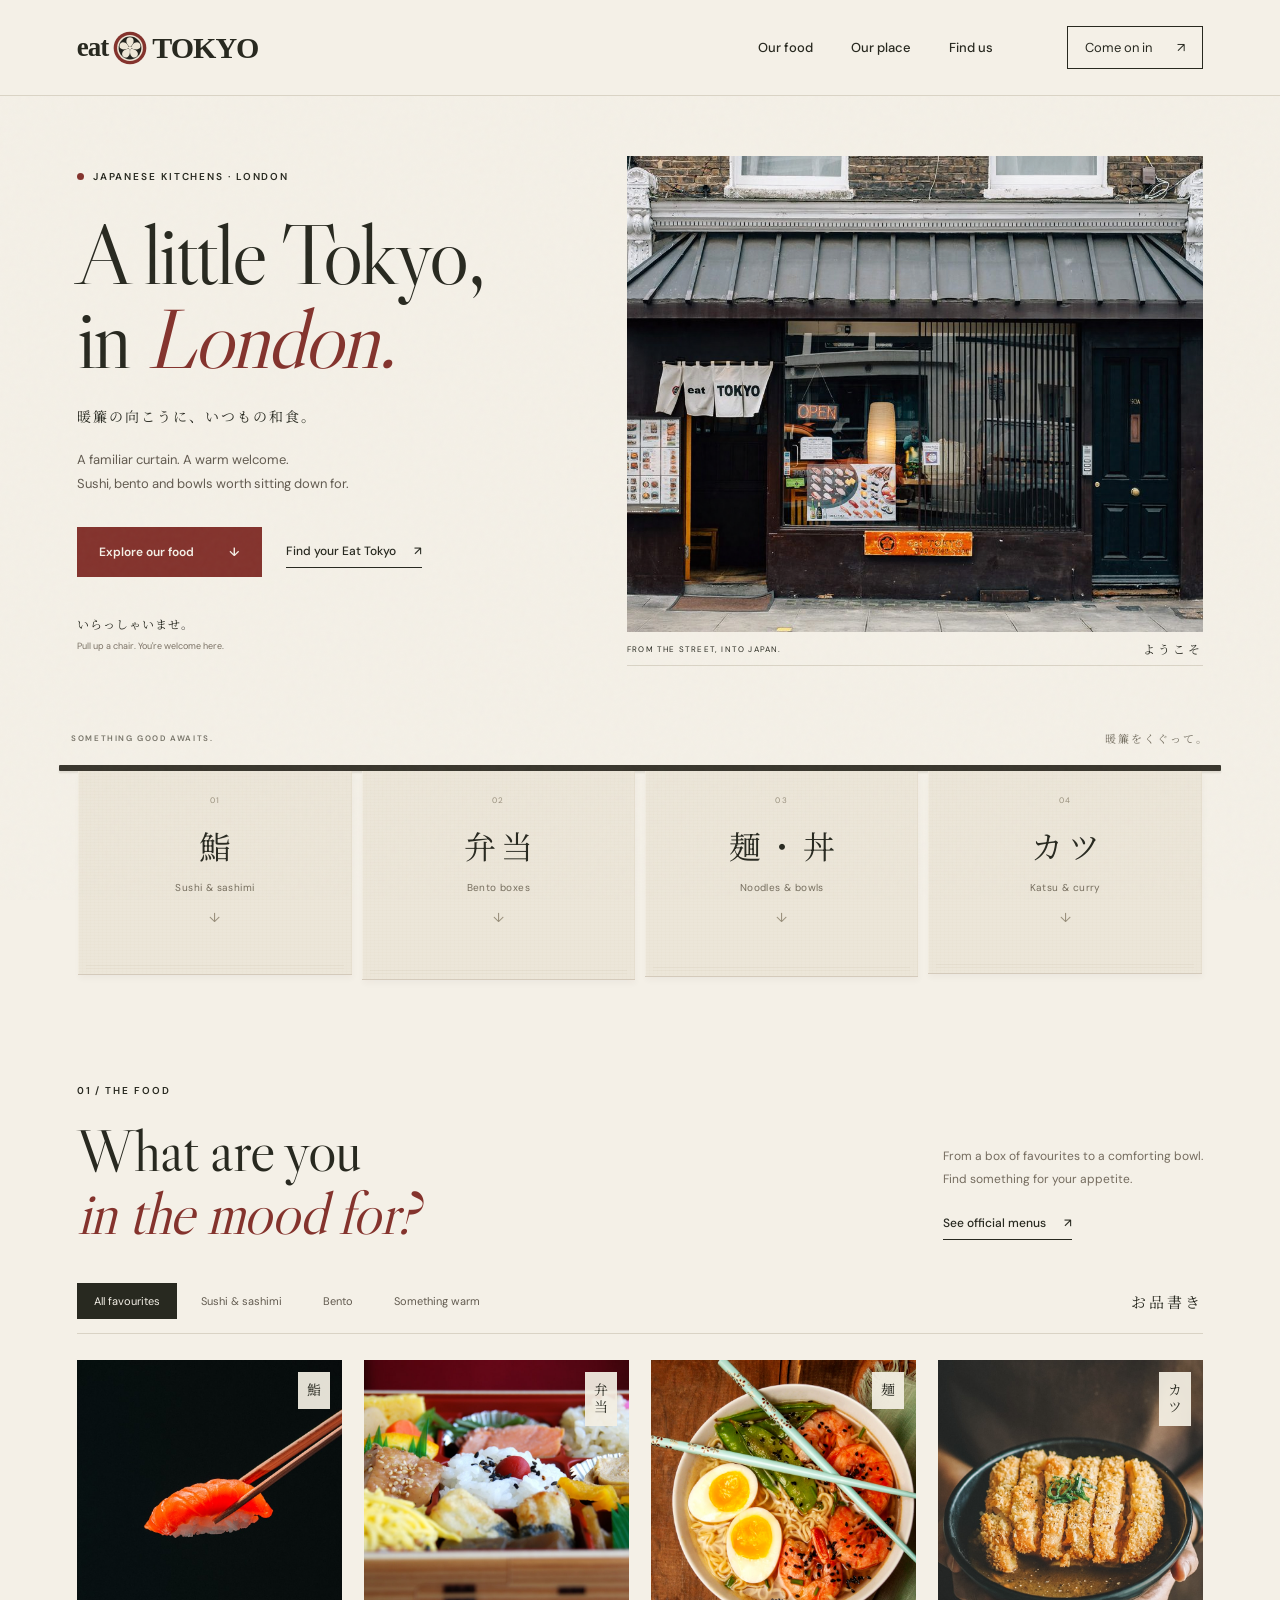
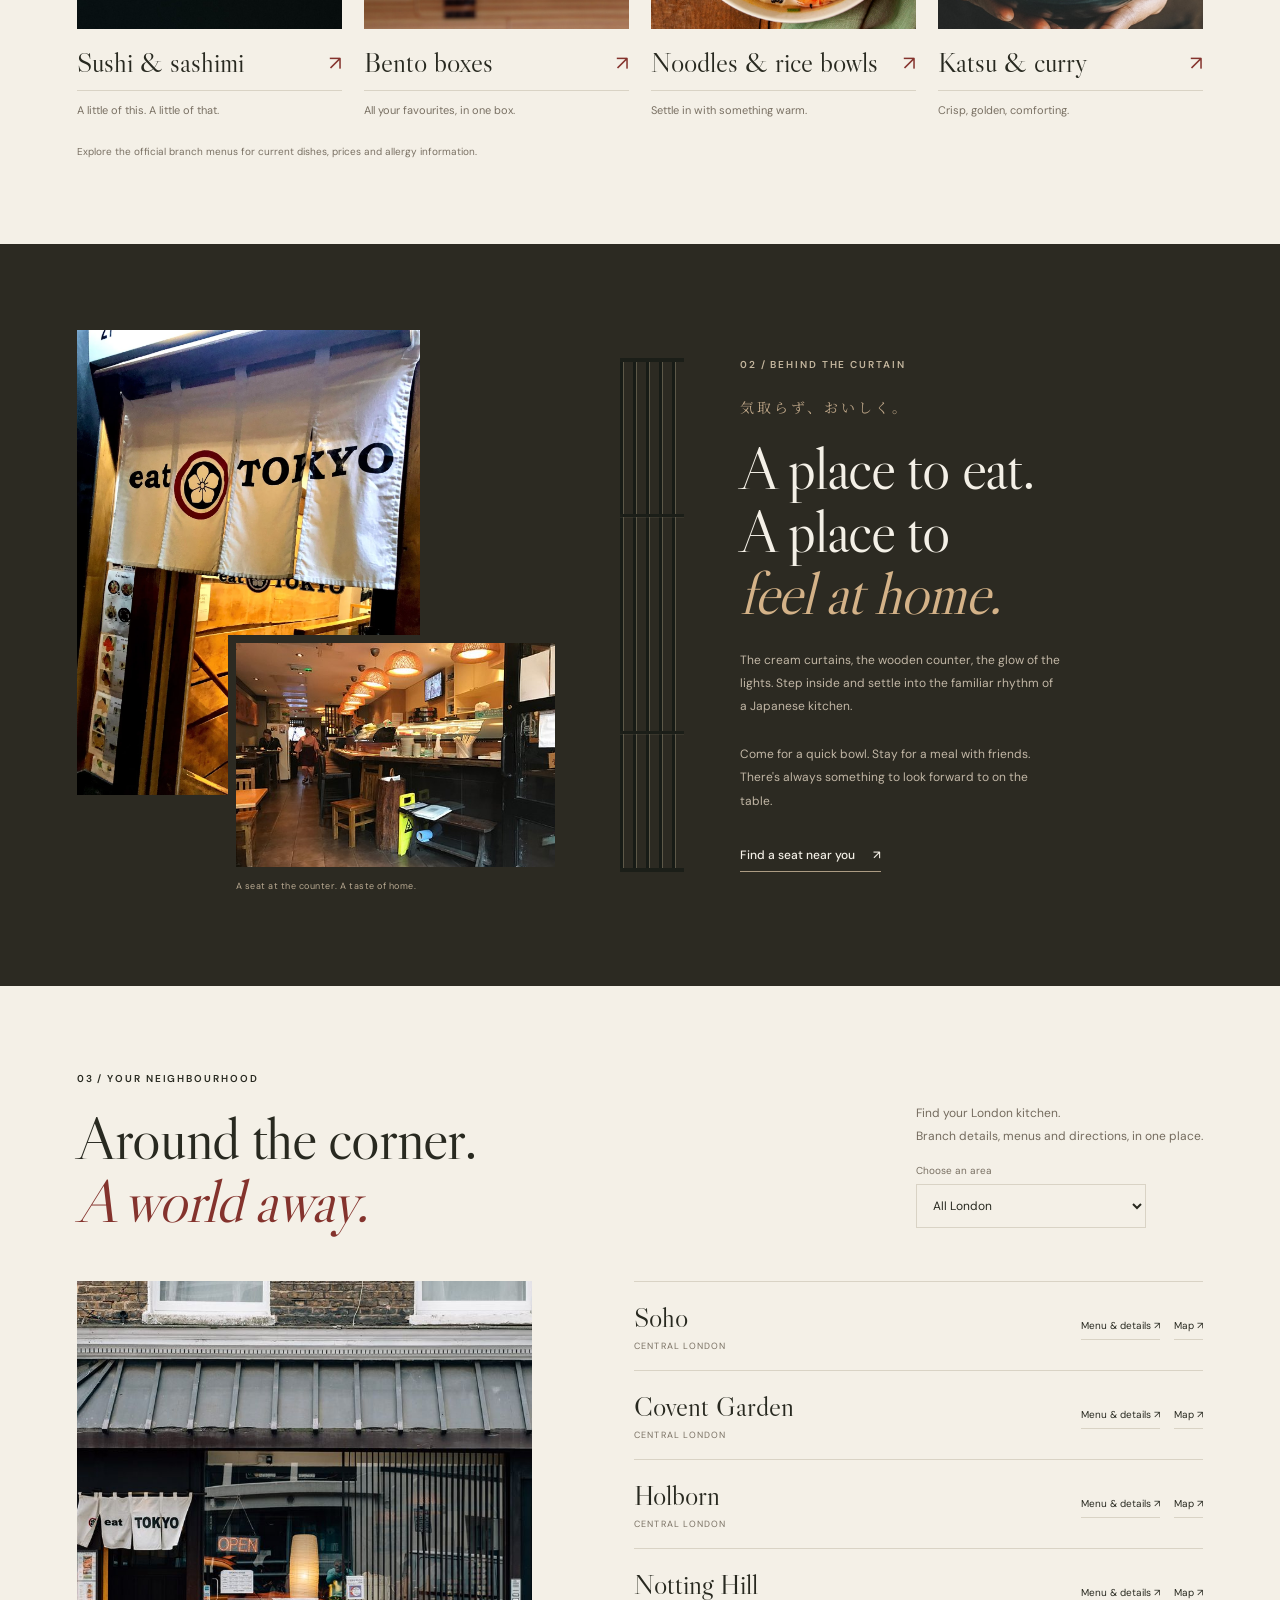
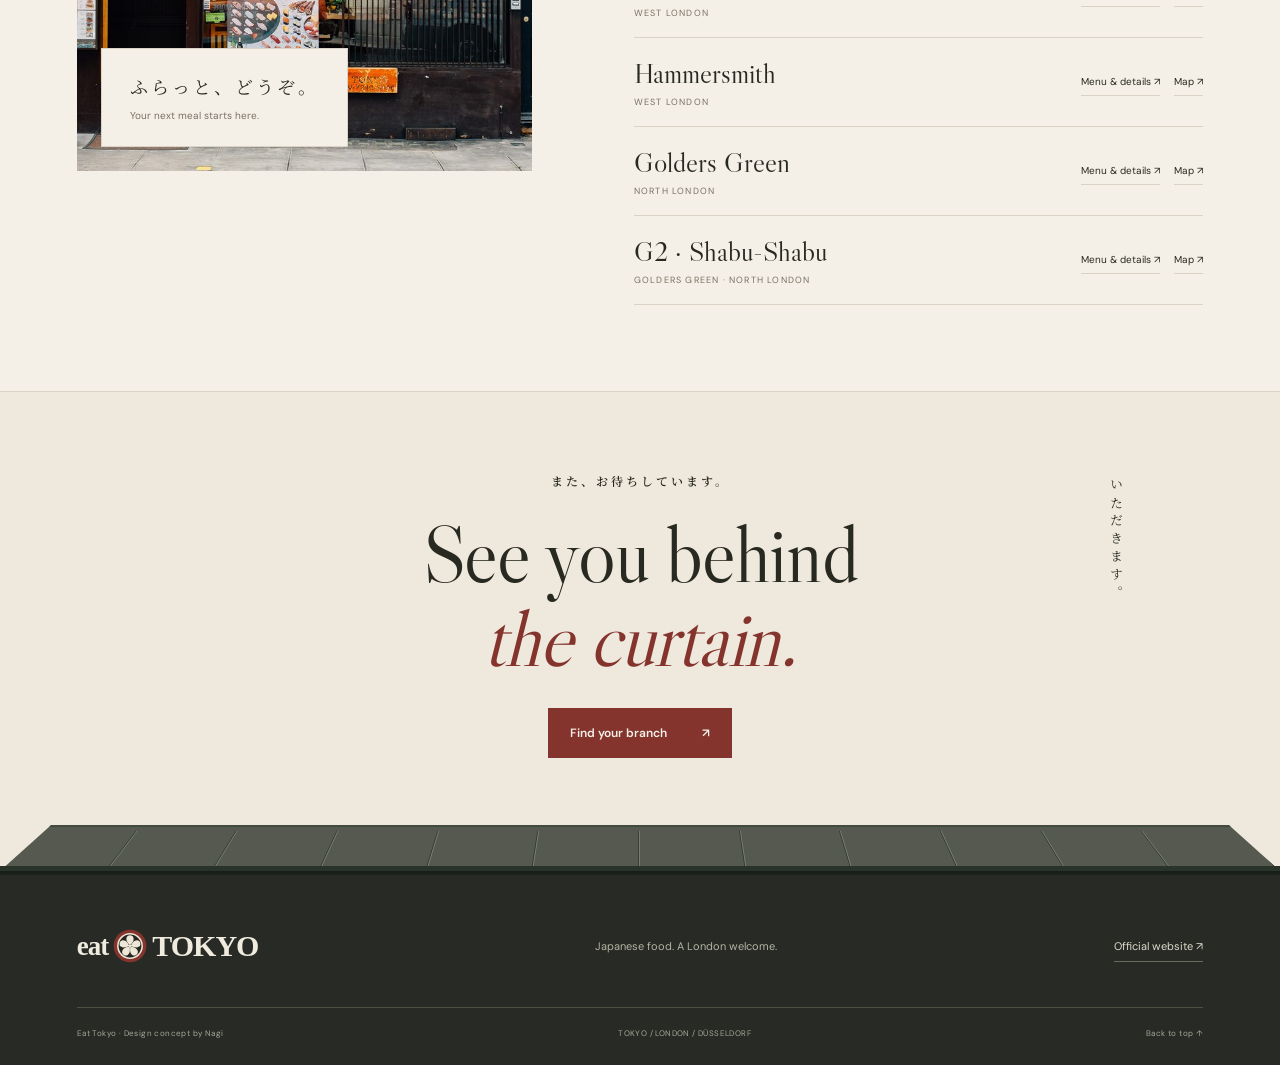
==== noren/index.html @ 846c3a8a "Publish noren redesign alongside existing Eat Tokyo pages" ====
<!doctype html>
<html lang="en">
<head>
  <meta charset="UTF-8"><meta name="viewport" content="width=device-width,initial-scale=1">
  <title>Eat Tokyo — A little Tokyo, in London.</title>
  <meta name="description" content="Step inside Eat Tokyo. Explore Japanese favourites and find your London branch.">
  <meta name="theme-color" content="#f5f0e6">
  <link rel="stylesheet" href="style.css">
  <link rel="stylesheet" href="architecture.css">
  <script src="app.js" defer></script>
</head>
<body>
  <a class="skip" href="#main">Skip to content</a>
  <header class="header">
    <a class="brand" href="#" aria-label="Eat Tokyo home"><span>eat</span><span class="brand-flower" aria-hidden="true"><img src="assets/crest.svg" alt="" width="34" height="34"></span><b>TOKYO</b></a>
    <nav class="desktop-nav" aria-label="Main navigation"><a href="#menu">Our food</a><a href="#story">Our place</a><a href="#branches">Find us</a></nav>
    <a class="nav-cta" href="#branches">Come on in <span aria-hidden="true">↗</span></a>
    <button class="mobile-toggle" aria-label="Open menu" aria-expanded="false" aria-controls="mobile-nav"><span></span><span></span></button>
    <nav id="mobile-nav" hidden aria-label="Mobile navigation"><a href="#menu">Our food</a><a href="#story">Our place</a><a href="#branches">Find us ↗</a></nav>
  </header>
  <main id="main">
    <section class="hero" aria-labelledby="hero-title">
      <div class="hero-copy">
        <p class="eyebrow"><span class="red-dot"></span> JAPANESE KITCHENS · LONDON</p>
        <h1 id="hero-title">A little Tokyo,<br>in <em>London.</em></h1>
        <p class="japanese" lang="ja">暖簾の向こうに、いつもの和食。</p>
        <p class="intro">A familiar curtain. A warm welcome.<br>Sushi, bento and bowls worth sitting down for.</p>
        <div class="hero-actions"><a class="button red" href="#menu">Explore our food <span aria-hidden="true">↓</span></a><a class="text-link" href="#branches">Find your Eat Tokyo <span aria-hidden="true">↗</span></a></div>
        <div class="hero-footnote"><span lang="ja">いらっしゃいませ。</span><span>Pull up a chair. You're welcome here.</span></div>
      </div>
      <figure class="hero-photo">
        <img src="assets/storefront.jpg" alt="Eat Tokyo's dark timber storefront with a cream noren curtain and a glowing paper lantern" fetchpriority="high" width="1200" height="800">
        <figcaption><span>FROM THE STREET, INTO JAPAN.</span><span lang="ja">ようこそ</span></figcaption><span class="vertical-note" lang="ja" aria-hidden="true">ロンドンで、いただきます。</span>
      </figure>
    </section>
    <nav class="noren-wayfinding" aria-label="Explore food categories">
      <div class="noren-heading"><span class="eyebrow">SOMETHING GOOD AWAITS.</span><span lang="ja">暖簾をくぐって。</span></div>
      <div class="noren-rail" aria-hidden="true"></div>
      <div class="noren-panels">
        <a class="noren-panel" href="#menu" data-curtain-filter="sushi"><span class="noren-number">01</span><span class="noren-kanji" lang="ja">鮨</span><span class="noren-english">Sushi & sashimi</span><span class="noren-arrow" aria-hidden="true">↓</span></a>
        <a class="noren-panel" href="#menu" data-curtain-filter="bento"><span class="noren-number">02</span><span class="noren-kanji" lang="ja">弁当</span><span class="noren-english">Bento boxes</span><span class="noren-arrow" aria-hidden="true">↓</span></a>
        <a class="noren-panel" href="#menu" data-curtain-filter="warm"><span class="noren-number">03</span><span class="noren-kanji" lang="ja">麺・丼</span><span class="noren-english">Noodles & bowls</span><span class="noren-arrow" aria-hidden="true">↓</span></a>
        <a class="noren-panel" href="#menu" data-curtain-filter="warm"><span class="noren-number">04</span><span class="noren-kanji" lang="ja">カツ</span><span class="noren-english">Katsu & curry</span><span class="noren-arrow" aria-hidden="true">↓</span></a>
      </div>
    </nav>
    <section class="food section" id="menu" aria-labelledby="food-title">
      <div class="section-top"><div><p class="eyebrow">01 / THE FOOD</p><h2 id="food-title">What are you<br><em>in the mood for?</em></h2></div><div class="section-aside"><p>From a box of favourites to a comforting bowl.<br>Find something for your appetite.</p><a class="text-link" href="https://www.eattokyo.co.uk/" target="_blank" rel="noopener">See official menus <span aria-hidden="true">↗</span></a></div></div>
      <div class="filter-row" role="group" aria-label="Filter food categories"><button class="filter active" data-filter="all" aria-pressed="true">All favourites</button><button class="filter" data-filter="sushi" aria-pressed="false">Sushi & sashimi</button><button class="filter" data-filter="bento" aria-pressed="false">Bento</button><button class="filter" data-filter="warm" aria-pressed="false">Something warm</button><span class="filter-hint" lang="ja">お品書き</span></div>
      <div class="food-grid" aria-live="polite">
        <article class="food-card" data-category="sushi"><button class="food-open" data-food="sushi" aria-label="Explore sushi and sashimi"><div class="food-image"><img src="assets/sushi1.jpg" alt="An assortment of sushi and sashimi" loading="lazy" width="800" height="600"><span class="food-jp" lang="ja">鮨</span></div><div class="food-label"><h3>Sushi & sashimi</h3><span aria-hidden="true">↗</span></div><p>A little of this. A little of that.</p></button></article>
        <article class="food-card" data-category="bento"><button class="food-open" data-food="bento" aria-label="Explore bento boxes"><div class="food-image"><img src="assets/bento1.jpg" alt="A Japanese bento box with a selection of dishes" loading="lazy" width="800" height="600"><span class="food-jp" lang="ja">弁当</span></div><div class="food-label"><h3>Bento boxes</h3><span aria-hidden="true">↗</span></div><p>All your favourites, in one box.</p></button></article>
        <article class="food-card" data-category="warm"><button class="food-open" data-food="noodles" aria-label="Explore noodles and rice bowls"><div class="food-image"><img src="assets/ramen1.jpg" alt="A warm bowl of Japanese ramen" loading="lazy" width="800" height="600"><span class="food-jp" lang="ja">麺</span></div><div class="food-label"><h3>Noodles & rice bowls</h3><span aria-hidden="true">↗</span></div><p>Settle in with something warm.</p></button></article>
        <article class="food-card" data-category="warm"><button class="food-open" data-food="katsu" aria-label="Explore katsu and curry"><div class="food-image"><img src="assets/katsu1.jpg" alt="Crisp Japanese katsu served with curry and rice" loading="lazy" width="800" height="600"><span class="food-jp" lang="ja">カツ</span></div><div class="food-label"><h3>Katsu & curry</h3><span aria-hidden="true">↗</span></div><p>Crisp, golden, comforting.</p></button></article>
      </div>
      <p class="menu-note">Explore the official branch menus for current dishes, prices and allergy information.</p>
    </section>
    <section class="story" id="story" aria-labelledby="story-title">
      <div class="story-images"><figure class="noren-image"><img src="assets/noren.webp" alt="Cream Eat Tokyo noren curtains above a warmly lit wooden staircase" loading="lazy" width="1280" height="1707"></figure><figure class="interior-image"><img src="assets/interior.jpg" alt="Eat Tokyo's welcoming wooden counter under warm woven pendant lights" loading="lazy" width="500" height="375"><figcaption>A seat at the counter. A taste of home.</figcaption></figure></div>
      <div class="timber-screen" aria-hidden="true"></div>
      <div class="story-copy"><p class="eyebrow">02 / BEHIND THE CURTAIN</p><p class="story-jp" lang="ja">気取らず、おいしく。</p><h2 id="story-title">A place to eat.<br>A place to<br><em>feel at home.</em></h2><p>The cream curtains, the wooden counter, the glow of the lights. Step inside and settle into the familiar rhythm of a Japanese kitchen.</p><p>Come for a quick bowl. Stay for a meal with friends. There's always something to look forward to on the table.</p><a class="text-link light-link" href="#branches">Find a seat near you <span aria-hidden="true">↗</span></a></div>
    </section>
    <section class="branches section" id="branches" aria-labelledby="branches-title">
      <div class="section-top"><div><p class="eyebrow">03 / YOUR NEIGHBOURHOOD</p><h2 id="branches-title">Around the corner.<br><em>A world away.</em></h2></div><div class="section-aside"><p>Find your London kitchen.<br>Branch details, menus and directions, in one place.</p><label class="select-label" for="area">Choose an area</label><select id="area"><option value="all">All London</option><option value="central">Central London</option><option value="west">West London</option><option value="north">North London</option></select></div></div>
      <div class="branch-layout"><figure class="branch-image"><img src="assets/storefront.jpg" alt="A welcoming Eat Tokyo entrance on a London street" loading="lazy" width="1200" height="800"><figcaption><span lang="ja">ふらっと、どうぞ。</span><p>Your next meal starts here.</p></figcaption></figure><div class="branch-list" id="branch-list" aria-live="polite"></div></div>
    </section>
    <section class="closing"><p class="eyebrow" lang="ja">また、お待ちしています。</p><h2>See you behind<br><em>the curtain.</em></h2><a class="button red" href="#branches">Find your branch <span aria-hidden="true">↗</span></a><span class="closing-jp" lang="ja" aria-hidden="true">いただきます。</span></section>
  </main>
  <footer class="eaves-footer"><div class="roof-eaves" aria-hidden="true"><div class="roof-plane"></div><div class="roof-fascia"></div></div><a class="brand" href="#"><span>eat</span><span class="brand-flower" aria-hidden="true"><img src="assets/crest.svg" alt="" width="34" height="34"></span><b>TOKYO</b></a><p>Japanese food. A London welcome.</p><a href="https://www.eattokyo.co.uk/" target="_blank" rel="noopener">Official website ↗</a><div class="footer-bottom"><span>Eat Tokyo · Design concept by Nagi</span><span>TOKYO / LONDON / DÜSSELDORF</span><a href="#">Back to top ↑</a></div></footer>
  <dialog id="food-dialog" aria-labelledby="dialog-title"><button class="dialog-close" aria-label="Close food details">×</button><img id="dialog-image" src="assets/sushi1.jpg" alt=""><div class="dialog-copy"><p class="eyebrow">FROM OUR KITCHEN</p><h2 id="dialog-title"></h2><p id="dialog-description"></p><a class="button red" href="#branches" id="dialog-branches">Choose a branch <span aria-hidden="true">↗</span></a><p class="dialog-note">Visit the official branch page for its current menu and prices.</p></div></dialog>
</body>
</html>
---- noren/style.css ----
@import url('https://fonts.googleapis.com/css2?family=DM+Sans:wght@400;500;600;700&family=Libre+Caslon+Display&family=Noto+Serif+JP:wght@400;600;700&display=swap');
:root{--paper:#f5f0e6;--ink:#28251f;--muted:#797063;--red:#8d302b;--line:#d9d0c0;--wood:#2d281f;--serif:'Libre Caslon Display',Georgia,serif;--sans:'DM Sans',Arial,sans-serif;--jp:'Noto Serif JP',serif}
*{box-sizing:border-box}html{scroll-behavior:smooth;scroll-padding-top:96px}body{margin:0;color:var(--ink);background:var(--paper);font-family:var(--sans);-webkit-font-smoothing:antialiased}body::before{content:'';position:fixed;inset:0;pointer-events:none;z-index:20;opacity:.025;background-image:url("data:image/svg+xml,%3Csvg viewBox='0 0 180 180' xmlns='http://www.w3.org/2000/svg'%3E%3Cfilter id='n'%3E%3CfeTurbulence type='fractalNoise' baseFrequency='.85' numOctaves='3' stitchTiles='stitch'/%3E%3C/filter%3E%3Cpath fill='%23000' filter='url(%23n)' d='M0 0h180v180H0z'/%3E%3C/svg%3E")}button,input,select{font:inherit}button,a,select{-webkit-tap-highlight-color:transparent}a{color:inherit;text-decoration:none}button{color:inherit}button,a{touch-action:manipulation}img{display:block;width:100%;height:100%;object-fit:cover}figure,p,h1,h2,h3{margin:0}button{cursor:pointer}a:focus-visible,button:focus-visible,select:focus-visible{outline:3px solid #b46d3b;outline-offset:5px}[hidden]{display:none!important}.skip{position:fixed;top:-100px;left:20px;background:var(--paper);padding:12px;z-index:101}.skip:focus{top:12px}.header{height:100px;padding:0 5%;display:flex;align-items:center;justify-content:space-between;gap:24px;border-bottom:1px solid var(--line);background:var(--paper);position:relative;z-index:30}.brand{display:inline-flex;align-items:center;gap:6px;white-space:nowrap;font-family:Georgia,serif;font-size:30px;font-weight:bold;letter-spacing:-1.1px}.brand>span:first-child{font-size:27px}.brand-flower{font-family:Georgia,serif;background:var(--ink);border:4px solid var(--red);border-radius:50%;color:var(--paper);width:35px;height:35px;display:grid;place-items:center;font-size:27px;line-height:1;letter-spacing:0}.desktop-nav{display:flex;gap:38px;font-size:13px;font-weight:500;margin-left:auto;margin-right:50px}.desktop-nav a{padding:9px 0;border-bottom:1px solid transparent}.desktop-nav a:hover{border-color:var(--red)}.nav-cta{padding:12px 17px;border:1px solid var(--ink);font-size:13px;display:flex;gap:25px;align-items:center}.nav-cta:hover{background:var(--ink);color:var(--paper)}.mobile-toggle{display:none}.hero{padding:48px 5% 40px;display:grid;grid-template-columns:1fr 1.05fr;gap:5%;min-height:670px;max-width:1600px;margin:auto}.hero-copy{padding-top:28px;display:flex;flex-direction:column;align-items:flex-start}.eyebrow{font-size:10px;letter-spacing:1.9px;font-weight:600;display:flex;align-items:center;gap:9px}.red-dot{width:7px;height:7px;border-radius:50%;background:var(--red)}h1{font-family:var(--serif);font-weight:400;font-size:clamp(66px,6.8vw,110px);letter-spacing:-3px;line-height:.99;margin-top:36px}em{font-weight:400;font-style:italic;color:var(--red)}.japanese{font-family:var(--jp);font-size:16px;letter-spacing:2px;margin:24px 0}.intro{font-size:14px;line-height:1.9;color:#625b50}.hero-actions{display:flex;align-items:center;gap:24px;margin-top:30px}.button{padding:17px 22px;display:inline-flex;align-items:center;justify-content:space-between;gap:35px;font-size:12px;font-weight:600;border:0;min-height:50px}.red{background:var(--red);color:var(--paper)}.red:hover{background:#70231f}.text-link{display:inline-flex;align-items:center;gap:18px;font-size:12px;padding:8px 0;border-bottom:1px solid var(--ink);font-weight:500}.text-link:hover{color:var(--red);border-color:var(--red)}.hero-footnote{display:flex;flex-direction:column;gap:8px;margin-top:auto;padding-top:34px}.hero-footnote>span:first-child{font-family:var(--jp);font-size:12px;letter-spacing:1px}.hero-footnote>span:last-child{font-size:10px;color:var(--muted)}.hero-photo{position:relative;align-self:stretch;min-height:520px;padding:0 20px 35px 0}.hero-photo img{object-position:50% 50%;border-radius:140px 0 0 0}.hero-photo figcaption{position:absolute;bottom:0;left:0;right:20px;display:flex;justify-content:space-between;font-size:9px;letter-spacing:1.4px;align-items:center;height:35px}.hero-photo figcaption>span:last-child{font-family:var(--jp);font-size:12px;letter-spacing:3px}.vertical-note{position:absolute;right:-20px;top:60px;writing-mode:vertical-rl;font-family:var(--jp);font-size:12px;letter-spacing:3px}.noren-strip{display:flex;justify-content:center;border-top:1px solid var(--line);border-bottom:1px solid var(--line);padding:26px 5%;gap:0}.noren-strip>span{display:flex;align-items:center;justify-content:center;gap:16px;font-family:var(--jp);font-size:21px;flex:1;border-right:1px solid var(--line)}.noren-strip>span:last-child{border:0}.noren-strip i{font-family:var(--sans);font-style:normal;color:var(--muted);font-size:11px}.section{padding:88px 5%;max-width:1600px;margin:auto}.section-top{display:flex;justify-content:space-between;gap:30px;align-items:flex-end;margin-bottom:38px}h2{font-family:var(--serif);font-size:clamp(46px,4.7vw,73px);font-weight:400;letter-spacing:-1.3px;line-height:1.05}.section-top h2{margin-top:22px}.section-aside{max-width:360px;padding-bottom:5px}.section-aside>p{font-size:12px;line-height:1.9;color:#746b5e;margin-bottom:17px}.filter-row{display:flex;align-items:center;border-bottom:1px solid var(--line);gap:7px;margin-bottom:26px;padding-bottom:14px}.filter{border:1px solid transparent;background:transparent;font-size:11px;padding:10px 16px;color:#625b50}.filter.active{background:var(--ink);color:var(--paper)}.filter:hover:not(.active){border-color:var(--line)}.filter-hint{margin-left:auto;font-family:var(--jp);font-size:15px;letter-spacing:3px}.food-grid{display:grid;grid-template-columns:repeat(4,1fr);gap:22px;align-items:start;min-height:320px}.food-open{border:0;background:none;display:block;padding:0;width:100%;text-align:left}.food-image{height:clamp(180px,19vw,290px);position:relative;overflow:hidden;background:#e4d9c5}.food-image img{transition:transform .45s}.food-open:hover img{transform:scale(1.04)}.food-jp{position:absolute;right:12px;top:12px;writing-mode:vertical-rl;background:var(--paper);padding:12px 7px;font-family:var(--jp);font-size:16px;letter-spacing:3px}.food-label{display:flex;justify-content:space-between;align-items:center;border-bottom:1px solid var(--line);padding:18px 0 12px}.food-label h3{font-family:var(--serif);font-weight:400;font-size:27px;line-height:1.1}.food-label>span{color:var(--red);font-size:20px}.food-open>p{font-size:10px;color:var(--muted);margin-top:12px}.menu-note{font-size:10px;color:var(--muted);margin-top:28px}.story{background:var(--wood);color:var(--paper);padding:80px 8%;display:grid;grid-template-columns:1fr .85fr;gap:12%;position:relative;background-image:repeating-linear-gradient(90deg,transparent 0,transparent 89px,rgba(240,222,190,.025) 90px,transparent 91px)}.story-images{position:relative;padding:0 64px 94px 0;min-height:610px}.noren-image{height:480px;width:80%}.noren-image img{object-position:50% 40%}.interior-image{position:absolute;width:66%;height:250px;bottom:32px;right:0;padding:8px;background:var(--wood)}.interior-image figcaption{font-size:9px;color:#b9aa92;padding:13px 0;letter-spacing:.5px}.story-copy{align-self:center;max-width:390px}.story-copy .eyebrow{color:#c4b69e}.story-jp{font-family:var(--jp);color:#bfa789;font-size:16px;letter-spacing:3px;margin:32px 0 20px}.story h2 em{color:#d4b288}.story-copy>p:not(.eyebrow):not(.story-jp){color:#c2b7a6;font-size:12px;line-height:2;max-width:320px;margin-top:24px}.light-link{color:var(--paper);border-color:#ac9b83;margin-top:23px}.light-link:hover{color:#d4b288;border-color:#d4b288}.select-label{font-size:10px;display:block;color:var(--muted);margin:16px 0 7px}select{background:transparent;border:1px solid var(--line);width:230px;max-width:100%;padding:12px;font-size:12px;color:var(--ink);border-radius:0}.branch-layout{display:grid;grid-template-columns:.8fr 1fr;gap:9%;margin-top:48px}.branch-image{height:490px;position:relative}.branch-image img{object-position:38% 50%}.branch-image figcaption{background:var(--paper);position:absolute;left:24px;bottom:24px;padding:24px 28px;border:1px solid var(--line)}.branch-image figcaption span{font-family:var(--jp);font-size:18px;letter-spacing:3px}.branch-image figcaption p{font-size:10px;color:var(--muted);margin-top:10px}.branch-item{border-top:1px solid var(--line);padding:18px 0;display:grid;grid-template-columns:1fr auto;gap:6px 20px}.branch-item h3{font-family:var(--serif);font-size:29px;font-weight:400}.branch-item .branch-area{font-size:9px;letter-spacing:1.2px;color:var(--muted);text-transform:uppercase}.branch-actions{grid-column:2;grid-row:1/3;display:flex;align-items:center;gap:14px;font-size:10px}.branch-actions a{border-bottom:1px solid var(--line);padding:7px 0}.branch-actions a:hover{color:var(--red);border-color:var(--red)}.branch-list{border-bottom:1px solid var(--line)}.closing{padding:76px 5% 84px;text-align:center;border-top:1px solid var(--line);position:relative;overflow:hidden;background:#eee6d8}.closing .eyebrow{justify-content:center;font-family:var(--jp);font-size:12px;letter-spacing:3px;margin-bottom:24px}.closing h2{font-size:clamp(64px,6vw,90px)}.closing .button{margin-top:28px}.closing-jp{position:absolute;right:12%;top:85px;writing-mode:vertical-rl;letter-spacing:5px;font-family:var(--jp);font-size:16px}footer{padding:45px 5% 20px;display:flex;justify-content:space-between;align-items:center;gap:20px;flex-wrap:wrap}footer>p{font-size:11px;color:var(--muted)}footer>a:not(.brand){font-size:11px;border-bottom:1px solid var(--line);padding:8px 0}.footer-bottom{width:100%;display:flex;justify-content:space-between;gap:20px;border-top:1px solid var(--line);padding-top:20px;margin-top:24px;font-size:8px;color:var(--muted);letter-spacing:.4px}dialog{padding:0;border:0;background:var(--paper);color:var(--ink);width:min(860px,92vw);max-height:90vh;overflow:auto}dialog[open]{display:grid;grid-template-columns:1fr 1fr}dialog::backdrop{background:#211a14b8;backdrop-filter:blur(3px)}dialog>img{min-height:400px;max-height:520px}.dialog-close{position:absolute;right:14px;top:14px;width:36px;height:36px;border:1px solid var(--line);background:var(--paper);font-size:25px;z-index:1}.dialog-copy{padding:62px 35px 35px}.dialog-copy h2{font-size:48px;margin:24px 0}.dialog-copy>p:not(.eyebrow){font-size:13px;line-height:1.9;color:var(--muted)}.dialog-copy .button{margin:28px 0 16px}.dialog-copy .dialog-note{font-size:10px!important}
@media(min-width:1600px){.story{padding-left:calc((100vw - 1344px)/2);padding-right:calc((100vw - 1344px)/2)}}
@media(max-width:1000px){.header{height:85px}.desktop-nav{gap:22px;margin-right:15px}.hero{min-height:600px;gap:4%;padding-top:35px}h1{font-size:75px}.hero-actions{flex-direction:column;align-items:flex-start;gap:12px}.hero-photo{min-height:505px}.noren-strip{padding:20px 3%}.noren-strip>span{gap:8px;font-size:18px}.noren-strip i{font-size:9px}.section{padding:65px 5%}.food-grid{gap:15px}.food-label h3{font-size:23px}.story{gap:7%;padding:65px 5%}.story-images{padding-right:0;min-height:560px}.noren-image{height:410px}.interior-image{height:220px;width:80%}.branch-layout{gap:6%;grid-template-columns:.75fr 1fr}.branch-actions{gap:10px}.branch-image{height:470px}.branch-image figcaption{left:15px;right:15px;padding:18px}.closing-jp{right:7%}}
@media(max-width:700px){html{scroll-padding-top:24px}.header{height:76px;padding:0 6%;gap:15px}.brand{font-size:25px}.brand>span:first-child{font-size:24px}.brand-flower{height:29px;width:29px;font-size:21px;border-width:3px}.desktop-nav{display:none}.nav-cta{margin-left:auto;padding:10px;font-size:10px;gap:14px}.mobile-toggle{display:flex;width:27px;background:transparent;border:0;padding:5px 0;gap:6px;flex-direction:column}.mobile-toggle span{height:1px;width:100%;background:var(--ink)}#mobile-nav{position:absolute;top:75px;left:0;right:0;background:var(--paper);padding:18px 6%;border-bottom:1px solid var(--line);box-shadow:0 15px 20px #211a1410}#mobile-nav a{display:block;padding:14px 0;border-bottom:1px solid var(--line);font-size:14px}.hero{display:flex;flex-direction:column;gap:30px;padding:32px 6% 22px;min-height:0}.hero-copy{padding-top:5px}.eyebrow{font-size:9px;letter-spacing:1.6px}h1{font-size:clamp(65px,13vw,93px);letter-spacing:-2px;margin-top:24px}.japanese{font-size:13px;letter-spacing:1.4px;margin:20px 0 17px}.intro{font-size:12px;line-height:1.8}.hero-actions{flex-direction:row;gap:18px;align-items:center;margin-top:24px;width:100%}.button{padding:15px 16px;font-size:10px;gap:22px;min-height:47px}.text-link{font-size:10px;gap:12px}.hero-footnote{display:none}.hero-photo{min-height:0;height:320px;width:100%;padding-right:16px}.hero-photo img{border-radius:90px 0 0 0;object-position:50% 53%}.hero-photo figcaption{font-size:8px;right:16px}.hero-photo figcaption>span:last-child{font-size:10px}.vertical-note{right:-6px;font-size:10px;top:40px;letter-spacing:2px}.noren-strip{padding:18px 3%;flex-wrap:wrap}.noren-strip>span{font-size:15px;gap:5px}.noren-strip>span:last-child{display:none}.noren-strip>span:nth-child(4){border:0}.noren-strip i{font-size:8px}.section{padding:52px 6%}.section-top{display:block;margin-bottom:28px}h2{font-size:48px;letter-spacing:-1px}.section-top h2{margin-top:18px}.section-aside{margin-top:22px;max-width:100%;display:flex;align-items:center;justify-content:space-between;gap:16px}.section-aside>p{font-size:10px;line-height:1.8;margin:0}.section-aside .text-link{flex-shrink:0}.filter-row{gap:0;overflow:auto;white-space:nowrap;margin-bottom:22px;padding-bottom:12px}.filter{font-size:9px;padding:10px 12px;flex-shrink:0}.filter-hint{display:none}.food-grid{grid-template-columns:repeat(2,1fr);gap:28px 16px;min-height:0}.food-image{height:clamp(160px,43vw,250px)}.food-jp{font-size:13px;padding:10px 5px;top:9px;right:9px}.food-label{padding:14px 0 10px;gap:8px}.food-label h3{font-size:24px}.food-label>span{font-size:17px}.food-open>p{font-size:9px;line-height:1.5;margin-top:9px}.menu-note{font-size:9px;line-height:1.8}.story{display:flex;flex-direction:column-reverse;gap:35px;padding:52px 6% 36px}.story-copy{max-width:none;width:100%}.story-jp{font-size:13px;margin:25px 0 18px}.story h2{font-size:57px}.story-copy>p:not(.eyebrow):not(.story-jp){font-size:11px;max-width:320px;margin-top:20px}.story-images{min-height:450px;width:100%;max-width:450px;align-self:center}.noren-image{height:350px;width:68%}.interior-image{height:205px;width:67%;bottom:25px}.branches .section-aside{display:block}.select-label{margin-top:19px}select{width:100%;font-size:11px}.branch-layout{display:flex;flex-direction:column;gap:26px;margin-top:28px}.branch-image{height:240px}.branch-image img{object-position:50% 47%}.branch-image figcaption{left:16px;right:auto;bottom:16px;padding:16px 20px}.branch-image figcaption span{font-size:16px}.branch-image figcaption p{font-size:9px;margin-top:8px}.branch-item{padding:17px 0}.branch-item h3{font-size:28px}.branch-item .branch-area{font-size:8px}.branch-actions{font-size:9px;gap:16px}.closing{padding:55px 6% 60px}.closing h2{font-size:61px}.closing .eyebrow{font-size:10px}.closing-jp{display:none}footer{padding:30px 6% 22px;gap:18px}footer>p{width:100%;order:2;font-size:10px}footer>a:not(.brand){font-size:10px}.footer-bottom{order:3;flex-wrap:wrap;font-size:8px;gap:12px;margin-top:6px}.footer-bottom>span:nth-child(2){display:none}.footer-bottom a{margin-left:auto}dialog[open]{display:block}dialog>img{height:230px;min-height:0}.dialog-copy{padding:27px 24px}.dialog-copy h2{font-size:42px;margin:18px 0}.dialog-copy>p:not(.eyebrow){font-size:12px}.dialog-copy .button{margin-top:20px}}
@media(prefers-reduced-motion:reduce){html{scroll-behavior:auto}*,*::before,*::after{transition:none!important;animation:none!important}}
---- noren/architecture.css ----
/* Architectural details belong to the page; the photographs stay unadorned. */
:root{--paper:#f4f0e7;--red:#84332d;--ink:#282920;--line:#d9d3c5}
.header{height:96px;padding-left:6%;padding-right:6%}
.brand{gap:5px;letter-spacing:-1px}.brand-flower{background:transparent;border:0;width:34px;height:34px;font-size:0;line-height:0}.brand-flower img{width:100%;height:100%}
.hero{grid-template-columns:.9fr 1.1fr;gap:7%;padding:60px 6% 64px;min-height:625px;align-items:center}
.hero-copy{padding-top:0;align-self:stretch;justify-content:center}
.hero h1{font-size:clamp(66px,6.6vw,100px);margin-top:30px;letter-spacing:-2.8px}
.japanese{font-size:14px;margin-top:25px;margin-bottom:22px;letter-spacing:2px}
.intro{font-size:13px;line-height:1.9}.hero-actions{gap:24px;margin-top:30px}
.hero-footnote{margin-top:38px;padding-top:0}.hero-footnote>span:last-child{font-size:9px}
.hero-photo{min-height:0;height:auto;padding:0 0 34px;align-self:center;width:100%;position:relative}
.hero-photo>img{border-radius:0;aspect-ratio:1.21;height:auto;object-position:50% 50%}
.hero-photo figcaption{right:0;height:34px;font-size:8px;letter-spacing:1.2px;border-bottom:1px solid var(--line)}
.hero-photo .vertical-note{display:none}
.noren-wayfinding{max-width:1240px;margin:0 auto 12px;padding:0 4%;position:relative}
.noren-heading{display:flex;justify-content:space-between;align-items:center;padding:0 0 19px}.noren-heading .eyebrow{font-size:8px;letter-spacing:1.6px;color:#777468}.noren-heading>span:last-child{font-family:var(--jp);font-size:11px;letter-spacing:2px;color:#756f61}
.noren-rail{height:6px;margin:0 -12px;background:#39362d;position:relative;border-radius:1px;box-shadow:0 2px 2px #2e291519}
.noren-panels{display:grid;grid-template-columns:repeat(4,1fr);gap:10px;padding:0 7px 20px;align-items:start}
.noren-panel{position:relative;min-height:204px;display:flex;align-items:center;flex-direction:column;padding:24px 10px 19px;isolation:isolate;background:#ece6d9;border-bottom:1px solid #d4cabb;box-shadow:1px 4px 6px #31250d08;transition:background .25s,color .25s}
.noren-panel::before{content:'';position:absolute;inset:0;z-index:-1;background:repeating-linear-gradient(0deg,transparent 0,transparent 2px,#b1a69008 2px,#b1a69008 3px),repeating-linear-gradient(90deg,transparent 0,transparent 3px,#b1a69008 3px,#b1a69008 4px);border-left:1px solid #fdfaf155;border-right:1px solid #cec3ac30}
.noren-panel::after{content:'';position:absolute;left:8px;right:8px;bottom:5px;height:2px;border-top:1px solid #c9bea729;border-bottom:1px solid #c9bea71a;pointer-events:none}
.noren-panel:nth-child(2){min-height:209px}.noren-panel:nth-child(3){min-height:206px}.noren-panel:nth-child(4){min-height:203px}
.noren-number{font-size:8px;font-weight:400;letter-spacing:1.3px;color:#99907d}.noren-kanji{font-family:var(--jp);font-size:32px;letter-spacing:5px;line-height:1.4;margin:18px 0 13px;padding-left:5px;font-weight:400}.noren-english{font-size:10px;letter-spacing:.4px;color:#756d5d}.noren-arrow{font-size:13px;line-height:1;margin-top:17px;color:#988e7a;transition:transform .25s,color .25s}.noren-panel:hover{background:#e7dfcf;color:var(--red)}.noren-panel:hover .noren-arrow{transform:translateY(3px);color:var(--red)}
.section{padding:86px 6%}.food{padding-top:72px}.food-label h3{font-size:28px}.food-jp{background:#f4efe4ed;padding:10px 6px;font-size:14px}.food-image{height:clamp(180px,21vw,300px)}.food-open>p{font-size:11px}.menu-note{font-size:10px}.section-aside>p{font-size:12px}
.story{background:#2c2a22;background-image:none;padding:86px 6%;grid-template-columns:1.05fr 64px 1fr;gap:5%;isolation:isolate;align-items:center}
.story-images{padding:0 68px 80px 0;min-height:570px}.noren-image{width:82%;height:465px}.interior-image{width:69%;height:240px;bottom:25px;background:#2c2a22}
.timber-screen{position:relative;align-self:stretch;margin:28px 0;min-height:420px;background:repeating-linear-gradient(90deg,#171b16 0,#171b16 3px,#5d5848 3px,#5d5848 4px,transparent 4px,transparent 13px);border-top:4px solid #1b1e18;border-bottom:4px solid #1b1e18}
.timber-screen::before,.timber-screen::after{content:'';position:absolute;left:0;right:0;height:3px;background:#1b1e18;box-shadow:0 1px 0 #6f665533}.timber-screen::before{top:30%}.timber-screen::after{top:73%}
.story-copy{max-width:390px}.story h2{font-size:clamp(45px,4.65vw,70px)}.story-copy .story-jp{margin-top:26px;font-size:14px}.story-copy>p:not(.eyebrow):not(.story-jp){font-size:12px;line-height:1.95}.story-copy .light-link{margin-top:26px}.story-images::before,.story::after{content:none}
.branch-image{height:490px}.branch-item h3{font-size:28px}.closing{border-top:1px solid var(--line);padding:80px 6% 110px;background:#eee8dd}.closing::before,.closing::after{content:none}.closing h2{font-size:clamp(64px,6.2vw,94px)}.closing .closing-jp{font-size:13px}
.eaves-footer{position:relative;background:#282b25;color:#f0ebdf;padding:54px 6% 27px;isolation:isolate;border-top:7px solid #1b211c}
.roof-eaves{position:absolute;top:-50px;left:0;right:0;height:46px;pointer-events:none;z-index:1}
.roof-plane{position:absolute;inset:0;background:#555950;clip-path:polygon(4% 0,96% 0,100% 100%,0 100%);border-top:2px solid #434a40}
.roof-plane::before{content:'';position:absolute;inset:0;background:repeating-linear-gradient(90deg,transparent 0,transparent calc(8.333% - 2px),#343d33 calc(8.333% - 2px),#343d33 calc(8.333% - 1px),#788072 calc(8.333% - 1px),#788072 8.333%);transform:perspective(200px) rotateX(16deg);transform-origin:bottom}
.roof-fascia{position:absolute;left:0;right:0;bottom:0;height:5px;background:#2a3329;box-shadow:0 2px 0 #171d18}
.eaves-footer>p{color:#b4b3a4}.eaves-footer>a:not(.brand){border-color:#686959;color:#dedbcd}.eaves-footer .footer-bottom{border-color:#4d5144;color:#a5a799}
@media(max-width:1000px){.hero{gap:5%;min-height:590px;padding-top:45px;padding-bottom:45px}.hero h1{font-size:76px}.hero-actions{gap:16px;flex-direction:column;align-items:flex-start}.hero-footnote{margin-top:28px}.hero-photo>img{aspect-ratio:1.06}.noren-panel{min-height:183px;padding-top:20px}.noren-panel:nth-child(2){min-height:188px}.noren-panel:nth-child(3){min-height:185px}.noren-panel:nth-child(4){min-height:182px}.noren-kanji{font-size:29px}.story{grid-template-columns:1fr 40px 1fr;gap:4%;padding:65px 5%}.story-images{padding-right:35px;min-height:525px}.noren-image{height:410px}.interior-image{height:215px;width:77%}.timber-screen{min-height:400px}.story h2{font-size:52px}}
@media(max-width:700px){.header{height:76px}.brand-flower{width:29px;height:29px}.hero{padding:34px 6% 39px;gap:30px;min-height:0}.hero-copy{display:block}.hero h1{font-size:clamp(64px,13vw,90px);letter-spacing:-2px;margin-top:24px}.japanese{font-size:12px;letter-spacing:1.3px;margin:20px 0 17px}.intro{font-size:12px}.hero-actions{display:flex;flex-direction:row;gap:18px;align-items:center;margin-top:24px}.hero-footnote{display:none}.hero-photo{padding-bottom:31px;height:auto}.hero-photo>img{aspect-ratio:1.18;height:auto;border-radius:0}.hero-photo figcaption{height:31px;font-size:7px;letter-spacing:1px}.noren-wayfinding{padding:0 6%;margin-bottom:0}.noren-heading{padding-bottom:13px}.noren-heading .eyebrow{font-size:6px;letter-spacing:1px}.noren-heading>span:last-child{font-size:9px;letter-spacing:1.3px}.noren-rail{height:4px;margin:0 -4px}.noren-panels{gap:5px;padding:0 2px 8px}.noren-panel{min-height:144px;padding:15px 3px 14px}.noren-panel:nth-child(2){min-height:149px}.noren-panel:nth-child(3){min-height:146px}.noren-panel:nth-child(4){min-height:143px}.noren-number{font-size:7px}.noren-kanji{font-size:23px;letter-spacing:2px;margin:14px 0 10px;padding-left:2px}.noren-english{font-size:7px;letter-spacing:0;line-height:1.6;text-align:center;max-width:75px}.noren-arrow{margin-top:12px;font-size:11px}.section{padding:51px 6%}.food{padding-top:47px}.food-label h3{font-size:24px}.food-open>p{font-size:9px}.food-image{height:clamp(160px,43vw,250px)}.section-aside>p{font-size:10px}.story{padding:54px 6% 34px;display:flex;flex-direction:column;gap:0;align-items:stretch}.story-copy{order:0;max-width:none}.story h2{font-size:57px}.story-copy>p:not(.eyebrow):not(.story-jp){font-size:11px;max-width:320px}.story-copy .story-jp{font-size:13px;margin:24px 0 18px}.timber-screen{order:1;min-height:0;height:43px;align-self:auto;margin:34px 0;background:repeating-linear-gradient(90deg,#171b16 0,#171b16 2px,#595241 2px,#595241 3px,transparent 3px,transparent 13px);border-top-width:2px;border-bottom-width:2px}.timber-screen::before,.timber-screen::after{display:none}.story-images{order:2;min-height:450px;padding:0;width:100%;max-width:450px;align-self:center}.noren-image{width:68%;height:350px}.interior-image{width:67%;height:205px;bottom:25px}.branch-image{height:240px}.branch-item h3{font-size:28px}.closing{padding:56px 6% 90px}.closing h2{font-size:61px}.roof-eaves{height:31px;top:-35px}.roof-plane{clip-path:polygon(8% 0,92% 0,100% 100%,0 100%)}.roof-plane::before{background:repeating-linear-gradient(90deg,transparent 0,transparent calc(16.666% - 2px),#343d33 calc(16.666% - 2px),#343d33 calc(16.666% - 1px),#788072 calc(16.666% - 1px),#788072 16.666%)}.eaves-footer{padding:35px 6% 22px;border-top-width:4px}.eaves-footer>p{font-size:10px}.eaves-footer .footer-bottom{font-size:8px}}
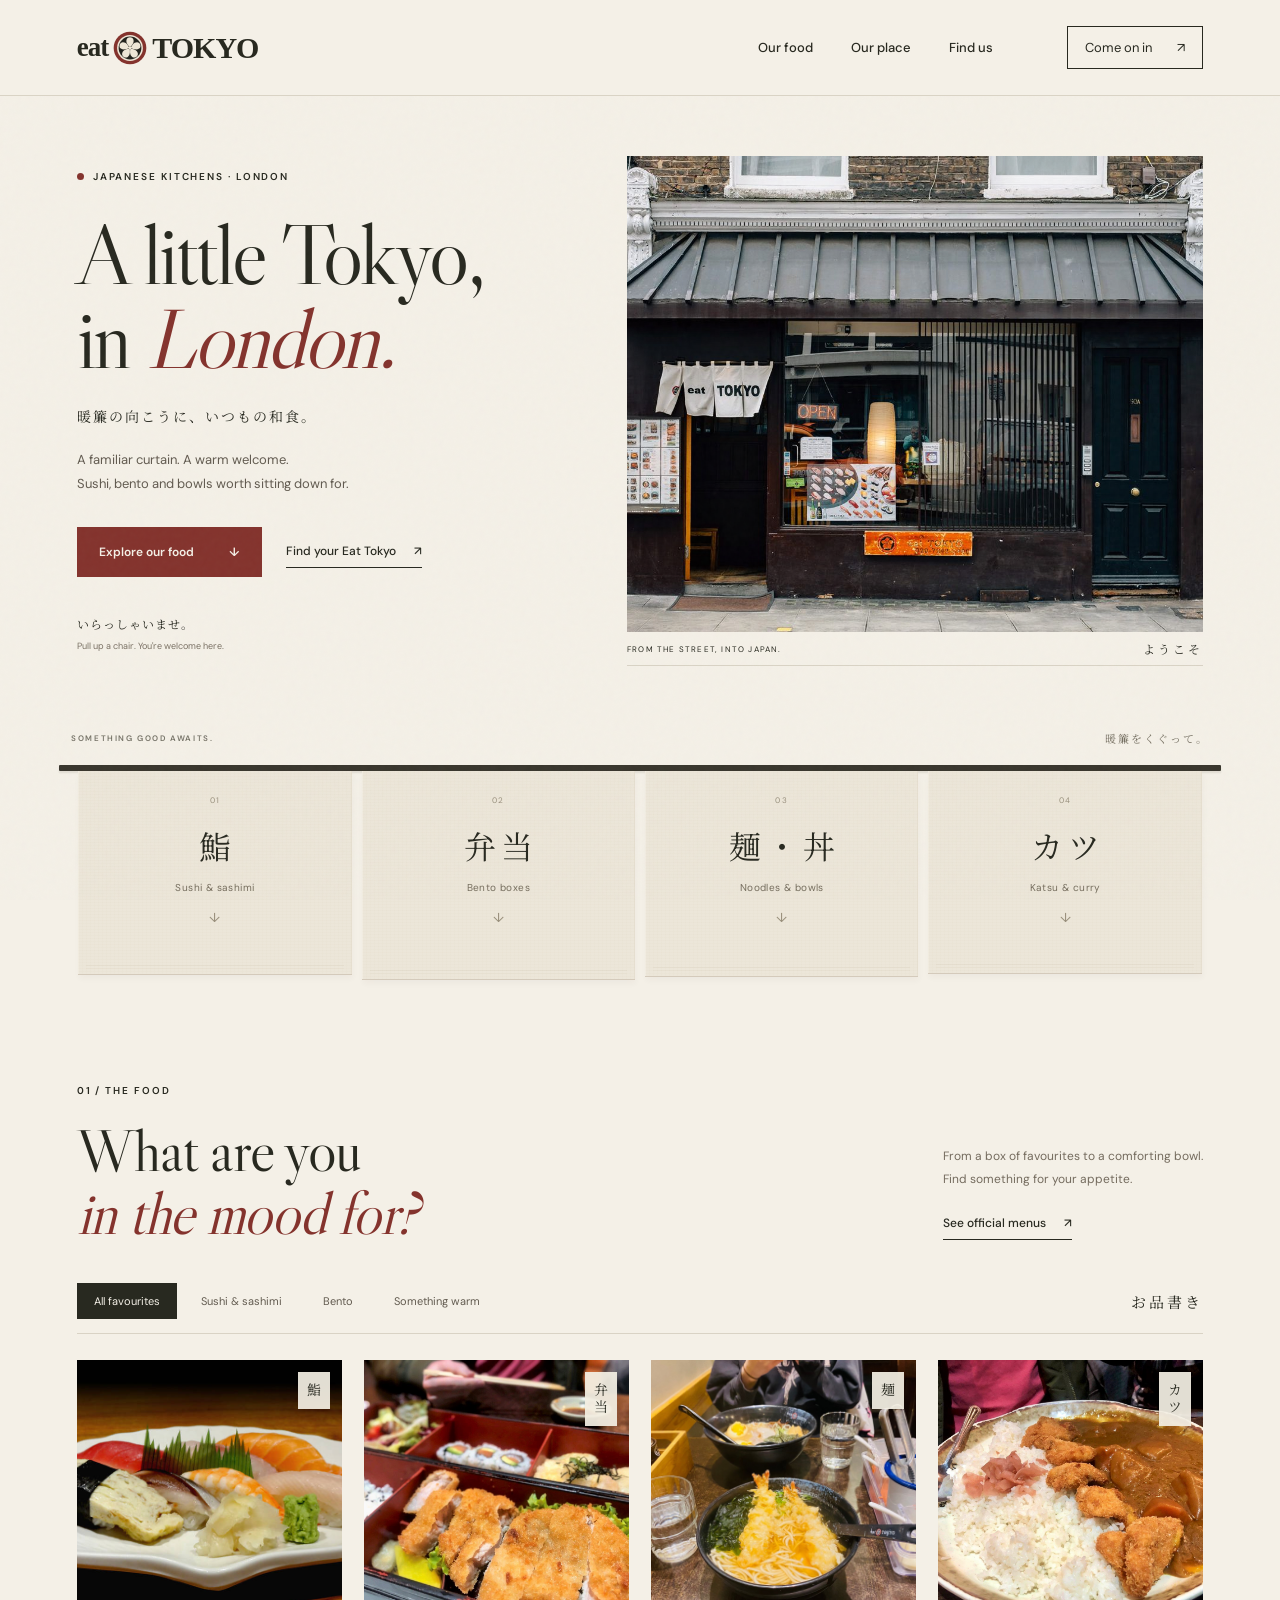
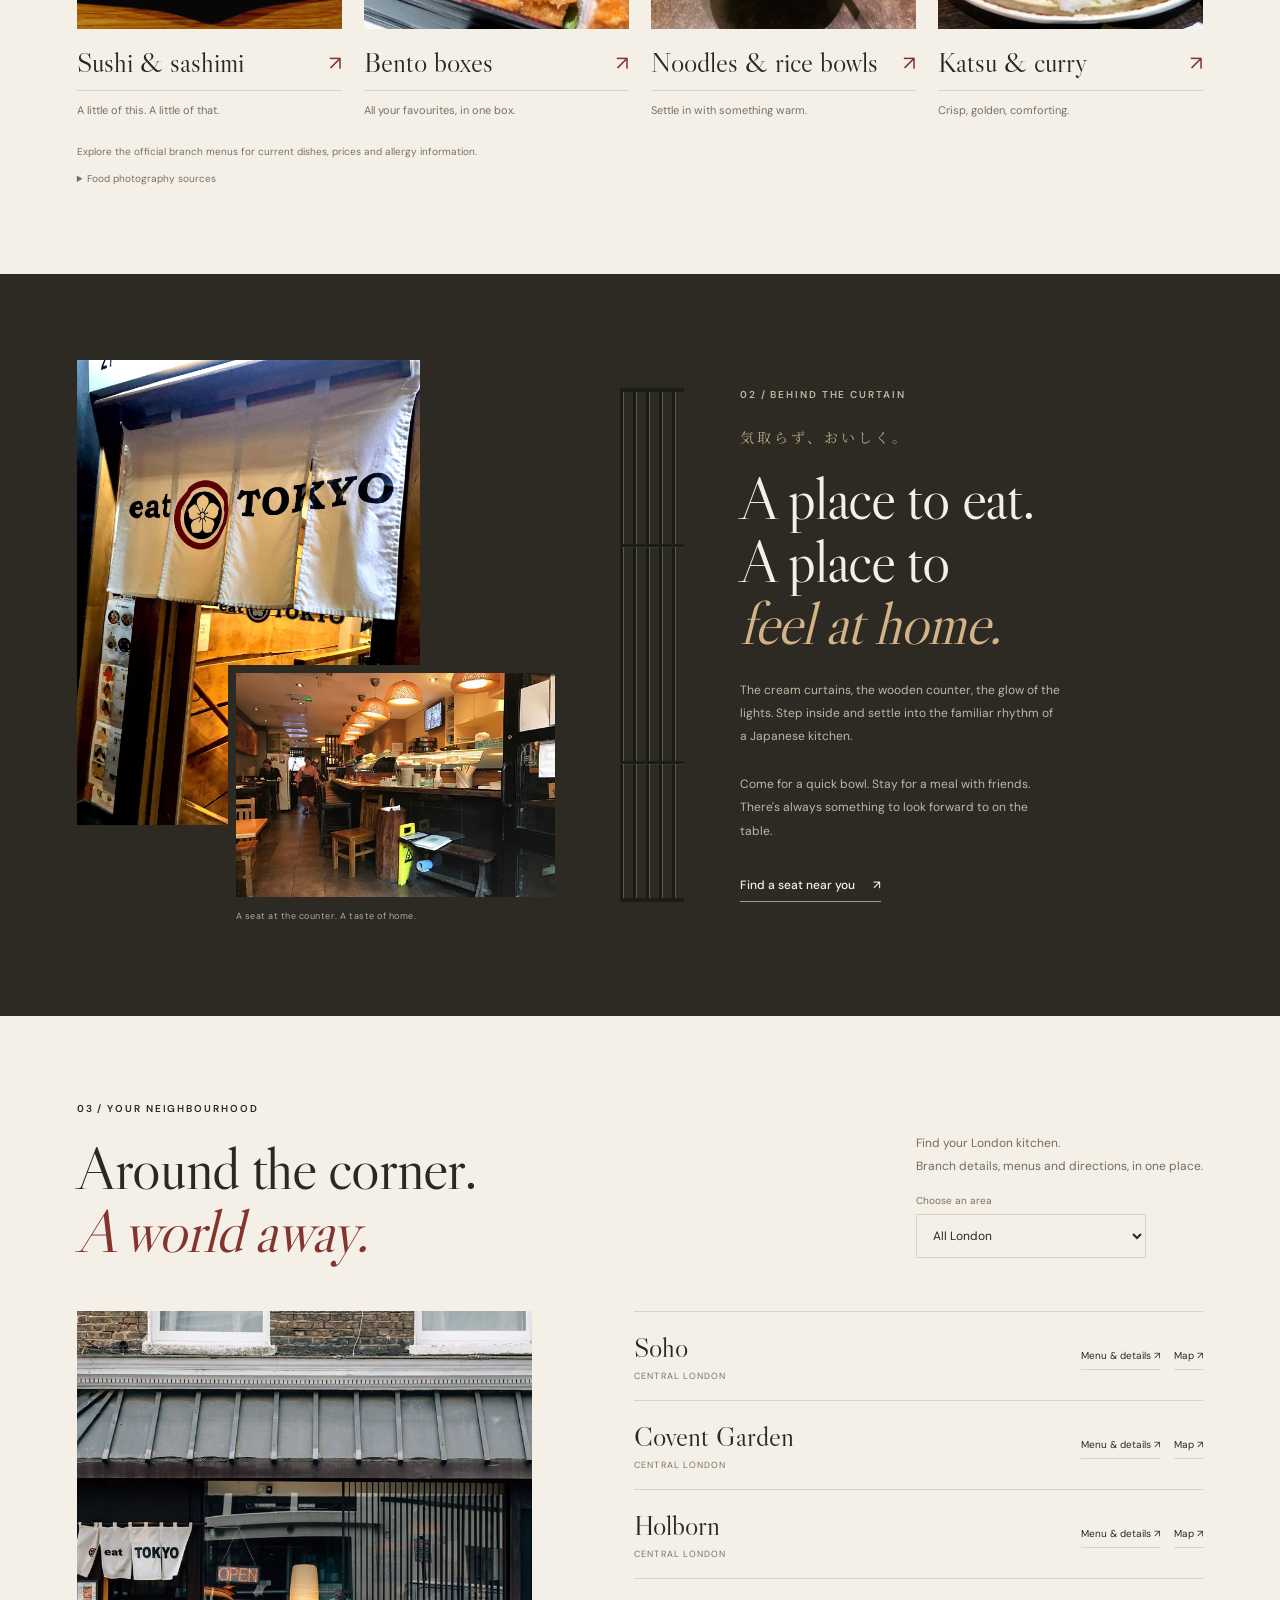
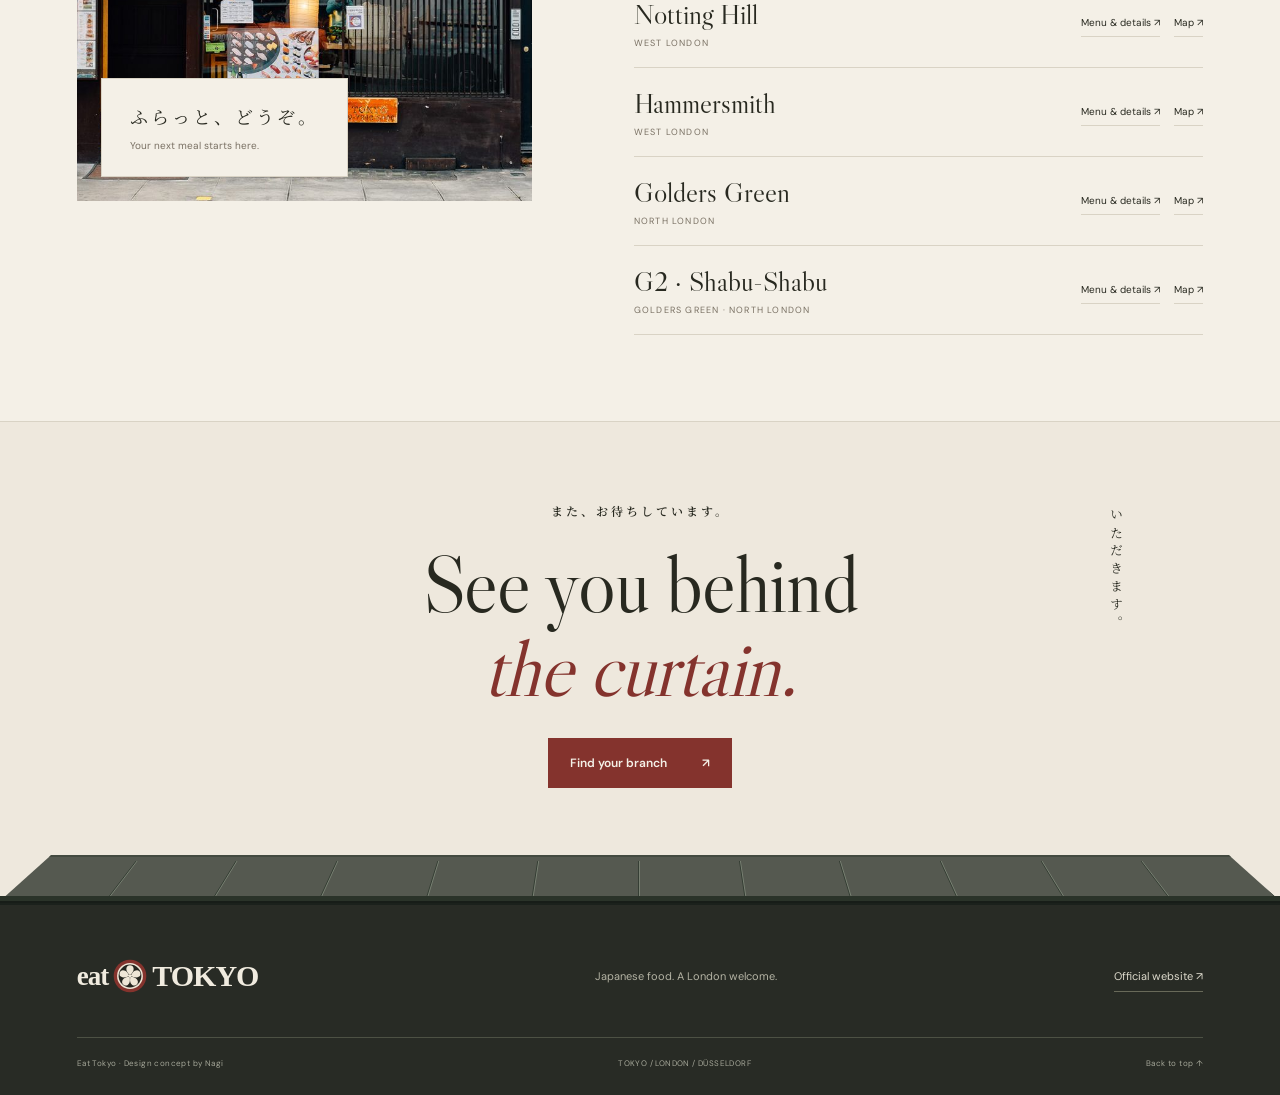
==== commit 7656f0fb: "Use real Eat Tokyo food photography in noren menu" ====
--- a/noren/index.html
+++ b/noren/index.html
@@ -47,12 +47,13 @@
       <div class="section-top"><div><p class="eyebrow">01 / THE FOOD</p><h2 id="food-title">What are you<br><em>in the mood for?</em></h2></div><div class="section-aside"><p>From a box of favourites to a comforting bowl.<br>Find something for your appetite.</p><a class="text-link" href="https://www.eattokyo.co.uk/" target="_blank" rel="noopener">See official menus <span aria-hidden="true">↗</span></a></div></div>
       <div class="filter-row" role="group" aria-label="Filter food categories"><button class="filter active" data-filter="all" aria-pressed="true">All favourites</button><button class="filter" data-filter="sushi" aria-pressed="false">Sushi & sashimi</button><button class="filter" data-filter="bento" aria-pressed="false">Bento</button><button class="filter" data-filter="warm" aria-pressed="false">Something warm</button><span class="filter-hint" lang="ja">お品書き</span></div>
       <div class="food-grid" aria-live="polite">
-        <article class="food-card" data-category="sushi"><button class="food-open" data-food="sushi" aria-label="Explore sushi and sashimi"><div class="food-image"><img src="assets/sushi1.jpg" alt="An assortment of sushi and sashimi" loading="lazy" width="800" height="600"><span class="food-jp" lang="ja">鮨</span></div><div class="food-label"><h3>Sushi & sashimi</h3><span aria-hidden="true">↗</span></div><p>A little of this. A little of that.</p></button></article>
-        <article class="food-card" data-category="bento"><button class="food-open" data-food="bento" aria-label="Explore bento boxes"><div class="food-image"><img src="assets/bento1.jpg" alt="A Japanese bento box with a selection of dishes" loading="lazy" width="800" height="600"><span class="food-jp" lang="ja">弁当</span></div><div class="food-label"><h3>Bento boxes</h3><span aria-hidden="true">↗</span></div><p>All your favourites, in one box.</p></button></article>
-        <article class="food-card" data-category="warm"><button class="food-open" data-food="noodles" aria-label="Explore noodles and rice bowls"><div class="food-image"><img src="assets/ramen1.jpg" alt="A warm bowl of Japanese ramen" loading="lazy" width="800" height="600"><span class="food-jp" lang="ja">麺</span></div><div class="food-label"><h3>Noodles & rice bowls</h3><span aria-hidden="true">↗</span></div><p>Settle in with something warm.</p></button></article>
-        <article class="food-card" data-category="warm"><button class="food-open" data-food="katsu" aria-label="Explore katsu and curry"><div class="food-image"><img src="assets/katsu1.jpg" alt="Crisp Japanese katsu served with curry and rice" loading="lazy" width="800" height="600"><span class="food-jp" lang="ja">カツ</span></div><div class="food-label"><h3>Katsu & curry</h3><span aria-hidden="true">↗</span></div><p>Crisp, golden, comforting.</p></button></article>
+        <article class="food-card" data-category="sushi"><button class="food-open" data-food="sushi" aria-label="Explore sushi and sashimi"><div class="food-image"><img src="assets/eat-tokyo-nigiri.jpg" alt="An assortment of nigiri served on an Eat Tokyo plate" loading="lazy" width="1024" height="576"><span class="food-jp" lang="ja">鮨</span></div><div class="food-label"><h3>Sushi & sashimi</h3><span aria-hidden="true">↗</span></div><p>A little of this. A little of that.</p></button></article>
+        <article class="food-card" data-category="bento"><button class="food-open" data-food="bento" aria-label="Explore bento boxes"><div class="food-image"><img src="assets/eat-tokyo-bento.jpg" alt="Tonkatsu bento with rice, sushi rolls and side dishes at Eat Tokyo" loading="lazy" width="1280" height="960"><span class="food-jp" lang="ja">弁当</span></div><div class="food-label"><h3>Bento boxes</h3><span aria-hidden="true">↗</span></div><p>All your favourites, in one box.</p></button></article>
+        <article class="food-card" data-category="warm"><button class="food-open" data-food="noodles" aria-label="Explore noodles and rice bowls"><div class="food-image"><img src="assets/eat-tokyo-noodles.jpg" alt="Tempura noodles and ramen served at Eat Tokyo" loading="lazy" width="1100" height="1100"><span class="food-jp" lang="ja">麺</span></div><div class="food-label"><h3>Noodles & rice bowls</h3><span aria-hidden="true">↗</span></div><p>Settle in with something warm.</p></button></article>
+        <article class="food-card" data-category="warm"><button class="food-open" data-food="katsu" aria-label="Explore katsu and curry"><div class="food-image"><img src="assets/eat-tokyo-katsu.jpg" alt="Chicken katsu curry with rice served at Eat Tokyo" loading="lazy" width="1280" height="960"><span class="food-jp" lang="ja">カツ</span></div><div class="food-label"><h3>Katsu & curry</h3><span aria-hidden="true">↗</span></div><p>Crisp, golden, comforting.</p></button></article>
       </div>
       <p class="menu-note">Explore the official branch menus for current dishes, prices and allergy information.</p>
+      <details class="photo-sources"><summary>Food photography sources</summary><p>Photographed at Eat Tokyo. Dishes vary by branch.</p><ul><li>Sushi: <a href="https://www.timeout.com/london/restaurants/eat-tokyo-soho" target="_blank" rel="noopener">Time Out — Eat Tokyo Soho</a></li><li>Bento and curry: <a href="https://best-japanese.co.uk/eat-tokyo-london/" target="_blank" rel="noopener">Best Japanese — Eat Tokyo Covent Garden</a></li><li>Noodles: <a href="https://www.tripadvisor.co.uk/Restaurant_Review-g186338-d25423272-Reviews-Eat_Tokyo_Tonkotsu_Ya-London_England.html" target="_blank" rel="noopener">Tripadvisor — Eat Tokyo Tonkotsu Ya</a></li></ul></details>
     </section>
     <section class="story" id="story" aria-labelledby="story-title">
       <div class="story-images"><figure class="noren-image"><img src="assets/noren.webp" alt="Cream Eat Tokyo noren curtains above a warmly lit wooden staircase" loading="lazy" width="1280" height="1707"></figure><figure class="interior-image"><img src="assets/interior.jpg" alt="Eat Tokyo's welcoming wooden counter under warm woven pendant lights" loading="lazy" width="500" height="375"><figcaption>A seat at the counter. A taste of home.</figcaption></figure></div>
@@ -66,6 +67,6 @@
     <section class="closing"><p class="eyebrow" lang="ja">また、お待ちしています。</p><h2>See you behind<br><em>the curtain.</em></h2><a class="button red" href="#branches">Find your branch <span aria-hidden="true">↗</span></a><span class="closing-jp" lang="ja" aria-hidden="true">いただきます。</span></section>
   </main>
   <footer class="eaves-footer"><div class="roof-eaves" aria-hidden="true"><div class="roof-plane"></div><div class="roof-fascia"></div></div><a class="brand" href="#"><span>eat</span><span class="brand-flower" aria-hidden="true"><img src="assets/crest.svg" alt="" width="34" height="34"></span><b>TOKYO</b></a><p>Japanese food. A London welcome.</p><a href="https://www.eattokyo.co.uk/" target="_blank" rel="noopener">Official website ↗</a><div class="footer-bottom"><span>Eat Tokyo · Design concept by Nagi</span><span>TOKYO / LONDON / DÜSSELDORF</span><a href="#">Back to top ↑</a></div></footer>
-  <dialog id="food-dialog" aria-labelledby="dialog-title"><button class="dialog-close" aria-label="Close food details">×</button><img id="dialog-image" src="assets/sushi1.jpg" alt=""><div class="dialog-copy"><p class="eyebrow">FROM OUR KITCHEN</p><h2 id="dialog-title"></h2><p id="dialog-description"></p><a class="button red" href="#branches" id="dialog-branches">Choose a branch <span aria-hidden="true">↗</span></a><p class="dialog-note">Visit the official branch page for its current menu and prices.</p></div></dialog>
+  <dialog id="food-dialog" aria-labelledby="dialog-title"><button class="dialog-close" aria-label="Close food details">×</button><img id="dialog-image" src="assets/eat-tokyo-nigiri.jpg" alt=""><div class="dialog-copy"><p class="eyebrow">FROM OUR KITCHEN</p><h2 id="dialog-title"></h2><p id="dialog-description"></p><a class="button red" href="#branches" id="dialog-branches">Choose a branch <span aria-hidden="true">↗</span></a><p class="dialog-note">Visit the official branch page for its current menu and prices.</p></div></dialog>
 </body>
 </html>
--- a/noren/architecture.css
+++ b/noren/architecture.css
@@ -36,3 +36,13 @@
 .eaves-footer>p{color:#b4b3a4}.eaves-footer>a:not(.brand){border-color:#686959;color:#dedbcd}.eaves-footer .footer-bottom{border-color:#4d5144;color:#a5a799}
 @media(max-width:1000px){.hero{gap:5%;min-height:590px;padding-top:45px;padding-bottom:45px}.hero h1{font-size:76px}.hero-actions{gap:16px;flex-direction:column;align-items:flex-start}.hero-footnote{margin-top:28px}.hero-photo>img{aspect-ratio:1.06}.noren-panel{min-height:183px;padding-top:20px}.noren-panel:nth-child(2){min-height:188px}.noren-panel:nth-child(3){min-height:185px}.noren-panel:nth-child(4){min-height:182px}.noren-kanji{font-size:29px}.story{grid-template-columns:1fr 40px 1fr;gap:4%;padding:65px 5%}.story-images{padding-right:35px;min-height:525px}.noren-image{height:410px}.interior-image{height:215px;width:77%}.timber-screen{min-height:400px}.story h2{font-size:52px}}
 @media(max-width:700px){.header{height:76px}.brand-flower{width:29px;height:29px}.hero{padding:34px 6% 39px;gap:30px;min-height:0}.hero-copy{display:block}.hero h1{font-size:clamp(64px,13vw,90px);letter-spacing:-2px;margin-top:24px}.japanese{font-size:12px;letter-spacing:1.3px;margin:20px 0 17px}.intro{font-size:12px}.hero-actions{display:flex;flex-direction:row;gap:18px;align-items:center;margin-top:24px}.hero-footnote{display:none}.hero-photo{padding-bottom:31px;height:auto}.hero-photo>img{aspect-ratio:1.18;height:auto;border-radius:0}.hero-photo figcaption{height:31px;font-size:7px;letter-spacing:1px}.noren-wayfinding{padding:0 6%;margin-bottom:0}.noren-heading{padding-bottom:13px}.noren-heading .eyebrow{font-size:6px;letter-spacing:1px}.noren-heading>span:last-child{font-size:9px;letter-spacing:1.3px}.noren-rail{height:4px;margin:0 -4px}.noren-panels{gap:5px;padding:0 2px 8px}.noren-panel{min-height:144px;padding:15px 3px 14px}.noren-panel:nth-child(2){min-height:149px}.noren-panel:nth-child(3){min-height:146px}.noren-panel:nth-child(4){min-height:143px}.noren-number{font-size:7px}.noren-kanji{font-size:23px;letter-spacing:2px;margin:14px 0 10px;padding-left:2px}.noren-english{font-size:7px;letter-spacing:0;line-height:1.6;text-align:center;max-width:75px}.noren-arrow{margin-top:12px;font-size:11px}.section{padding:51px 6%}.food{padding-top:47px}.food-label h3{font-size:24px}.food-open>p{font-size:9px}.food-image{height:clamp(160px,43vw,250px)}.section-aside>p{font-size:10px}.story{padding:54px 6% 34px;display:flex;flex-direction:column;gap:0;align-items:stretch}.story-copy{order:0;max-width:none}.story h2{font-size:57px}.story-copy>p:not(.eyebrow):not(.story-jp){font-size:11px;max-width:320px}.story-copy .story-jp{font-size:13px;margin:24px 0 18px}.timber-screen{order:1;min-height:0;height:43px;align-self:auto;margin:34px 0;background:repeating-linear-gradient(90deg,#171b16 0,#171b16 2px,#595241 2px,#595241 3px,transparent 3px,transparent 13px);border-top-width:2px;border-bottom-width:2px}.timber-screen::before,.timber-screen::after{display:none}.story-images{order:2;min-height:450px;padding:0;width:100%;max-width:450px;align-self:center}.noren-image{width:68%;height:350px}.interior-image{width:67%;height:205px;bottom:25px}.branch-image{height:240px}.branch-item h3{font-size:28px}.closing{padding:56px 6% 90px}.closing h2{font-size:61px}.roof-eaves{height:31px;top:-35px}.roof-plane{clip-path:polygon(8% 0,92% 0,100% 100%,0 100%)}.roof-plane::before{background:repeating-linear-gradient(90deg,transparent 0,transparent calc(16.666% - 2px),#343d33 calc(16.666% - 2px),#343d33 calc(16.666% - 1px),#788072 calc(16.666% - 1px),#788072 16.666%)}.eaves-footer{padding:35px 6% 22px;border-top-width:4px}.eaves-footer>p{font-size:10px}.eaves-footer .footer-bottom{font-size:8px}}
+
+/* Keep the real restaurant dishes centred in each menu card. */
+.food-open[data-food="sushi"] .food-image img{object-position:56% 58%}
+.food-open[data-food="bento"] .food-image img{object-position:50% 62%}
+.food-open[data-food="noodles"] .food-image img{object-position:50% 72%}
+.food-open[data-food="katsu"] .food-image img{object-position:50% 62%}
+.photo-sources{margin-top:12px;color:var(--muted);font-size:10px;line-height:1.8}
+.photo-sources summary{cursor:pointer;width:fit-content}
+.photo-sources p{margin-top:8px}.photo-sources ul{margin:5px 0 0;padding-left:18px}
+.photo-sources a{text-decoration:underline;text-underline-offset:3px}
